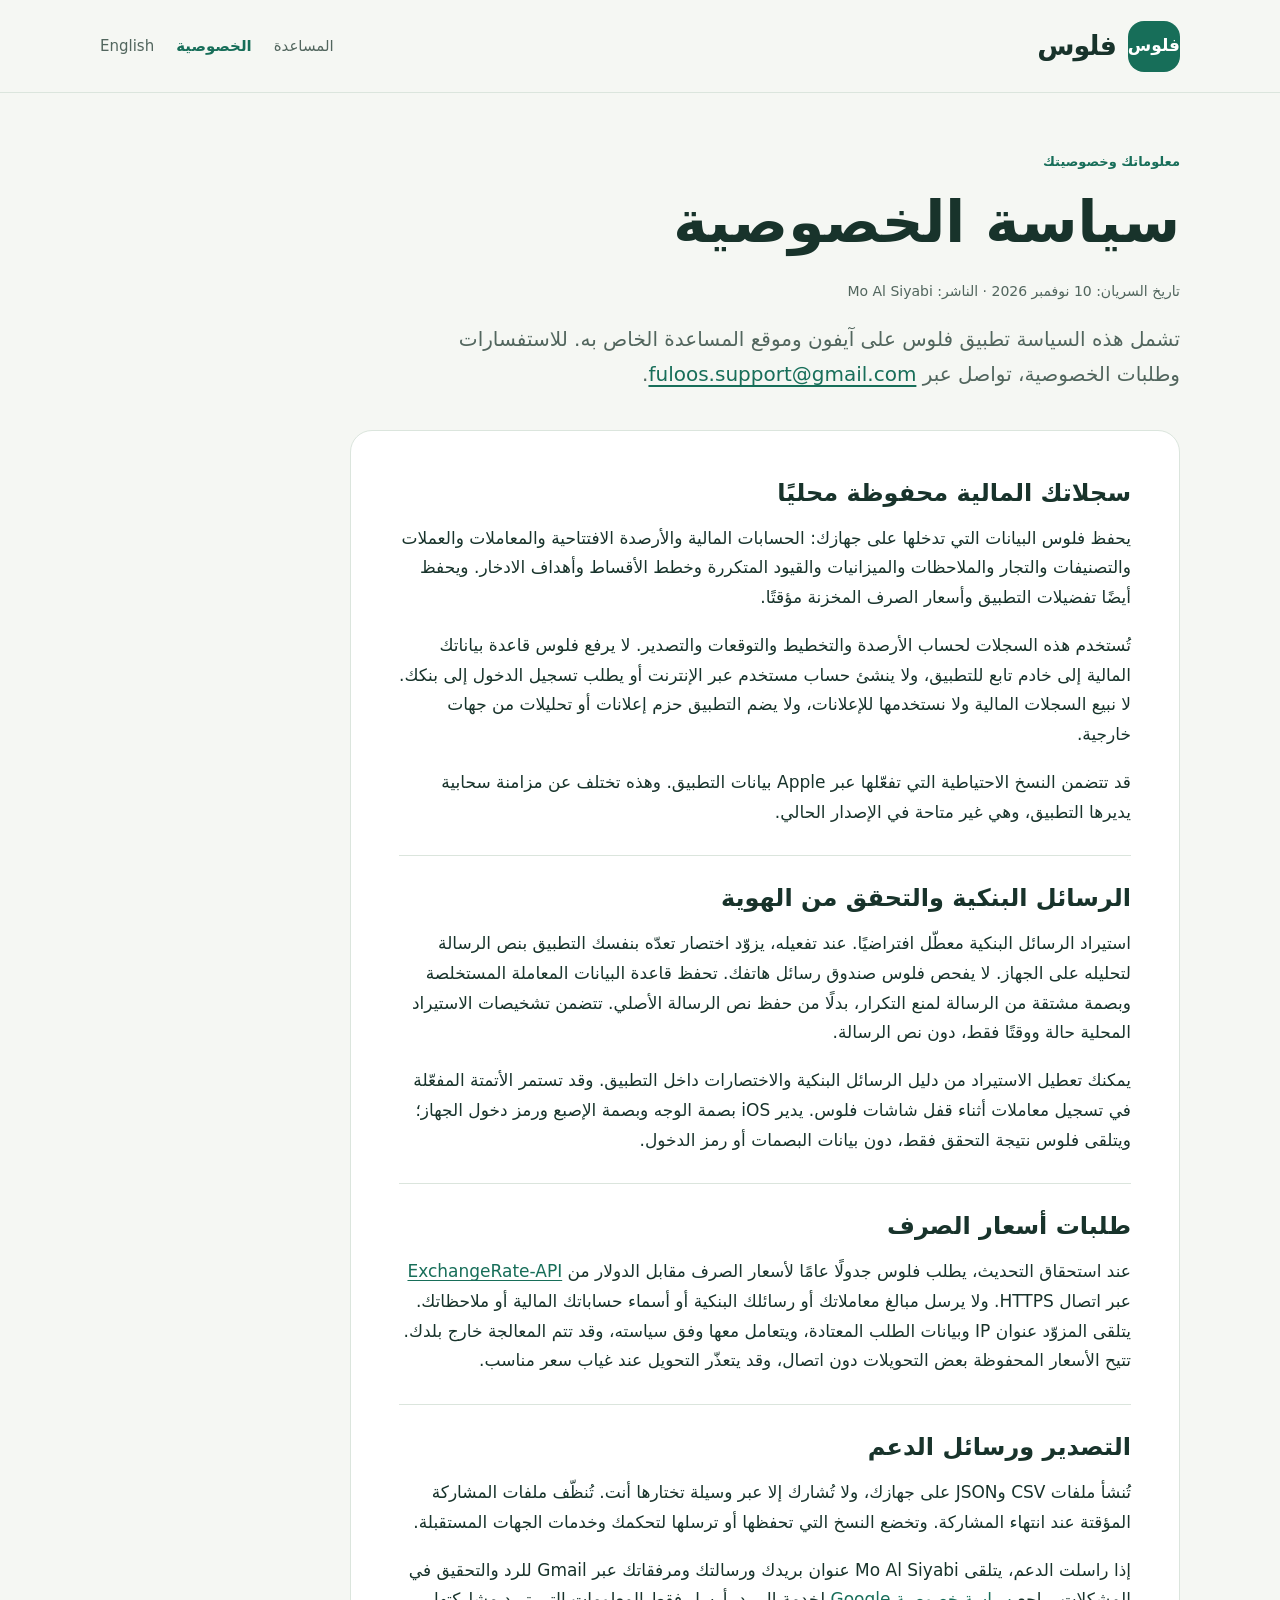
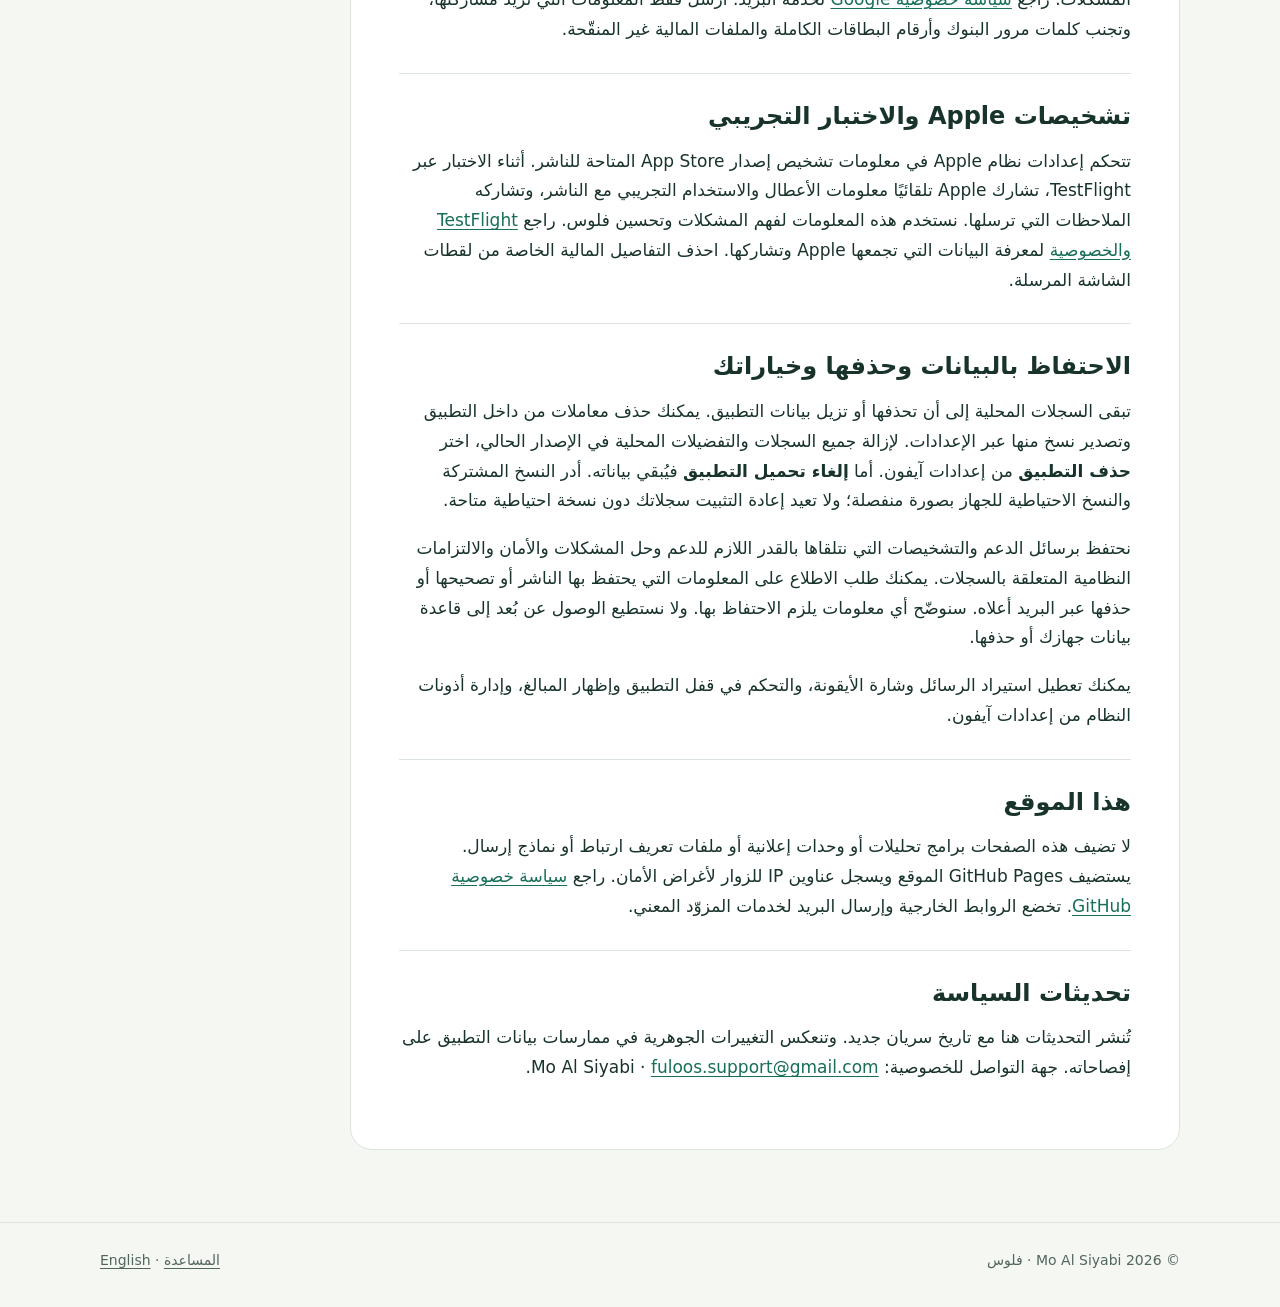
==== privacy-ar.html @ b3548e96 "Add Fuloos privacy and support pages" ====
<!doctype html>
<html lang="ar" dir="rtl"><head><meta charset="utf-8"><meta name="viewport" content="width=device-width,initial-scale=1"><meta name="description" content="كيف يتعامل فلوس مع البيانات المالية المحلية وطلبات أسعار الصرف ورسائل الدعم وخيارات الخصوصية."><title>سياسة الخصوصية — فلوس</title><link rel="stylesheet" href="styles.css"></head>
<body><a class="skip" href="#main">انتقل إلى المحتوى</a><header><div class="shell header-inner"><a class="brand" href="index.html"><span>فلوس</span> فلوس</a><nav aria-label="التنقل الرئيسي"><a href="support-ar.html">المساعدة</a><a href="privacy-ar.html" aria-current="page">الخصوصية</a><a href="privacy.html" lang="en" dir="ltr">English</a></nav></div></header>
<main id="main" class="shell"><div class="hero"><p class="eyebrow">معلوماتك وخصوصيتك</p><h1>سياسة الخصوصية</h1><p class="meta">تاريخ السريان: <time datetime="2026-11-10">10 نوفمبر 2026</time> · الناشر: <bdi lang="en">Mo Al Siyabi</bdi></p><p class="lead">تشمل هذه السياسة تطبيق فلوس على آيفون وموقع المساعدة الخاص به. للاستفسارات وطلبات الخصوصية، تواصل عبر <a class="email" href="mailto:fuloos.support@gmail.com?subject=Fuloos%20privacy"><bdi>fuloos.support@gmail.com</bdi></a>.</p></div>
<article class="article" aria-label="سياسة خصوصية فلوس">
<section><h2>سجلاتك المالية محفوظة محليًا</h2><p>يحفظ فلوس البيانات التي تدخلها على جهازك: الحسابات المالية والأرصدة الافتتاحية والمعاملات والعملات والتصنيفات والتجار والملاحظات والميزانيات والقيود المتكررة وخطط الأقساط وأهداف الادخار. ويحفظ أيضًا تفضيلات التطبيق وأسعار الصرف المخزنة مؤقتًا.</p><p>تُستخدم هذه السجلات لحساب الأرصدة والتخطيط والتوقعات والتصدير. لا يرفع فلوس قاعدة بياناتك المالية إلى خادم تابع للتطبيق، ولا ينشئ حساب مستخدم عبر الإنترنت أو يطلب تسجيل الدخول إلى بنكك. لا نبيع السجلات المالية ولا نستخدمها للإعلانات، ولا يضم التطبيق حزم إعلانات أو تحليلات من جهات خارجية.</p><p>قد تتضمن النسخ الاحتياطية التي تفعّلها عبر Apple بيانات التطبيق. وهذه تختلف عن مزامنة سحابية يديرها التطبيق، وهي غير متاحة في الإصدار الحالي.</p></section>
<section><h2>الرسائل البنكية والتحقق من الهوية</h2><p>استيراد الرسائل البنكية معطّل افتراضيًا. عند تفعيله، يزوّد اختصار تعدّه بنفسك التطبيق بنص الرسالة لتحليله على الجهاز. لا يفحص فلوس صندوق رسائل هاتفك. تحفظ قاعدة البيانات المعاملة المستخلصة وبصمة مشتقة من الرسالة لمنع التكرار، بدلًا من حفظ نص الرسالة الأصلي. تتضمن تشخيصات الاستيراد المحلية حالة ووقتًا فقط، دون نص الرسالة.</p><p>يمكنك تعطيل الاستيراد من دليل الرسائل البنكية والاختصارات داخل التطبيق. وقد تستمر الأتمتة المفعّلة في تسجيل معاملات أثناء قفل شاشات فلوس. يدير iOS بصمة الوجه وبصمة الإصبع ورمز دخول الجهاز؛ ويتلقى فلوس نتيجة التحقق فقط، دون بيانات البصمات أو رمز الدخول.</p></section>
<section><h2>طلبات أسعار الصرف</h2><p>عند استحقاق التحديث، يطلب فلوس جدولًا عامًا لأسعار الصرف مقابل الدولار من <a href="https://www.exchangerate-api.com/terms"><bdi>ExchangeRate-API</bdi></a> عبر اتصال HTTPS. ولا يرسل مبالغ معاملاتك أو رسائلك البنكية أو أسماء حساباتك المالية أو ملاحظاتك. يتلقى المزوّد عنوان IP وبيانات الطلب المعتادة، ويتعامل معها وفق سياسته، وقد تتم المعالجة خارج بلدك. تتيح الأسعار المحفوظة بعض التحويلات دون اتصال، وقد يتعذّر التحويل عند غياب سعر مناسب.</p></section>
<section><h2>التصدير ورسائل الدعم</h2><p>تُنشأ ملفات CSV وJSON على جهازك، ولا تُشارك إلا عبر وسيلة تختارها أنت. تُنظّف ملفات المشاركة المؤقتة عند انتهاء المشاركة. وتخضع النسخ التي تحفظها أو ترسلها لتحكمك وخدمات الجهات المستقبلة.</p><p>إذا راسلت الدعم، يتلقى <bdi lang="en">Mo Al Siyabi</bdi> عنوان بريدك ورسالتك ومرفقاتك عبر Gmail للرد والتحقيق في المشكلات. راجع <a href="https://policies.google.com/privacy">سياسة خصوصية Google</a> لخدمة البريد. أرسل فقط المعلومات التي تريد مشاركتها، وتجنب كلمات مرور البنوك وأرقام البطاقات الكاملة والملفات المالية غير المنقّحة.</p></section>
<section><h2>تشخيصات Apple والاختبار التجريبي</h2><p>تتحكم إعدادات نظام Apple في معلومات تشخيص إصدار App Store المتاحة للناشر. أثناء الاختبار عبر TestFlight، تشارك Apple تلقائيًا معلومات الأعطال والاستخدام التجريبي مع الناشر، وتشاركه الملاحظات التي ترسلها. نستخدم هذه المعلومات لفهم المشكلات وتحسين فلوس. راجع <a href="https://www.apple.com/legal/privacy/data/en/test-flight/">TestFlight والخصوصية</a> لمعرفة البيانات التي تجمعها Apple وتشاركها. احذف التفاصيل المالية الخاصة من لقطات الشاشة المرسلة.</p></section>
<section><h2>الاحتفاظ بالبيانات وحذفها وخياراتك</h2><p>تبقى السجلات المحلية إلى أن تحذفها أو تزيل بيانات التطبيق. يمكنك حذف معاملات من داخل التطبيق وتصدير نسخ منها عبر الإعدادات. لإزالة جميع السجلات والتفضيلات المحلية في الإصدار الحالي، اختر <strong>حذف التطبيق</strong> من إعدادات آيفون. أما <strong>إلغاء تحميل التطبيق</strong> فيُبقي بياناته. أدر النسخ المشتركة والنسخ الاحتياطية للجهاز بصورة منفصلة؛ ولا تعيد إعادة التثبيت سجلاتك دون نسخة احتياطية متاحة.</p><p>نحتفظ برسائل الدعم والتشخيصات التي نتلقاها بالقدر اللازم للدعم وحل المشكلات والأمان والالتزامات النظامية المتعلقة بالسجلات. يمكنك طلب الاطلاع على المعلومات التي يحتفظ بها الناشر أو تصحيحها أو حذفها عبر البريد أعلاه. سنوضّح أي معلومات يلزم الاحتفاظ بها. ولا نستطيع الوصول عن بُعد إلى قاعدة بيانات جهازك أو حذفها.</p><p>يمكنك تعطيل استيراد الرسائل وشارة الأيقونة، والتحكم في قفل التطبيق وإظهار المبالغ، وإدارة أذونات النظام من إعدادات آيفون.</p></section>
<section><h2>هذا الموقع</h2><p>لا تضيف هذه الصفحات برامج تحليلات أو وحدات إعلانية أو ملفات تعريف ارتباط أو نماذج إرسال. يستضيف GitHub Pages الموقع ويسجل عناوين IP للزوار لأغراض الأمان. راجع <a href="https://docs.github.com/en/site-policy/privacy-policies/github-general-privacy-statement">سياسة خصوصية GitHub</a>. تخضع الروابط الخارجية وإرسال البريد لخدمات المزوّد المعني.</p></section>
<section><h2>تحديثات السياسة</h2><p>تُنشر التحديثات هنا مع تاريخ سريان جديد. وتنعكس التغييرات الجوهرية في ممارسات بيانات التطبيق على إفصاحاته. جهة التواصل للخصوصية: <a class="email" href="mailto:fuloos.support@gmail.com?subject=Fuloos%20privacy"><bdi>fuloos.support@gmail.com</bdi></a> · <bdi lang="en">Mo Al Siyabi</bdi>.</p></section>
</article></main><footer><div class="shell footer-inner"><p>© 2026 <bdi lang="en">Mo Al Siyabi</bdi> · فلوس</p><p><a href="support-ar.html">المساعدة</a> · <a href="privacy.html" lang="en" dir="ltr">English</a></p></div></footer></body></html>
---- styles.css ----
:root{color-scheme:light dark;--bg:#f5f7f3;--paper:#fff;--ink:#18332b;--muted:#52665e;--line:#dbe5dd;--accent:#176e59;--soft:#e5f1e9;--radius:22px;font-family:ui-sans-serif,system-ui,-apple-system,BlinkMacSystemFont,"Segoe UI",Tahoma,sans-serif;font-synthesis:none}
*{box-sizing:border-box}body{margin:0;background:var(--bg);color:var(--ink);font-size:17px;line-height:1.75}a{color:var(--accent);text-underline-offset:.2em}a:hover{text-decoration-thickness:2px}a:focus-visible,summary:focus-visible{outline:3px solid var(--accent);outline-offset:5px;border-radius:4px}.skip{position:absolute;top:-8rem;inset-inline-start:1rem;background:var(--paper);padding:.6rem 1rem;z-index:2}.skip:focus{top:1rem}.shell{width:min(1080px,calc(100% - 40px));margin-inline:auto}header{border-bottom:1px solid var(--line)}.header-inner{min-height:92px;display:flex;align-items:center;justify-content:space-between;gap:24px;flex-wrap:wrap;padding-block:18px}.brand{display:flex;align-items:center;gap:12px;color:var(--ink);text-decoration:none;font-weight:750;letter-spacing:-.04em;font-size:27px}.brand span{display:grid;place-items:center;background:var(--accent);color:white;min-width:51px;height:51px;border-radius:16px;font-size:17px;letter-spacing:0}nav{display:flex;gap:22px;align-items:center;flex-wrap:wrap;font-size:15px}nav a{color:var(--muted);text-decoration:none;min-height:44px;display:flex;align-items:center}nav a[aria-current=page]{color:var(--accent);font-weight:700}main{padding-block:58px 72px}.eyebrow{color:var(--accent);font-size:13px;font-weight:750;letter-spacing:.14em;text-transform:uppercase;margin:0 0 14px}h1,h2,h3{line-height:1.2;letter-spacing:-.035em}h1{font-size:clamp(35px,5vw,58px);max-width:850px;margin:0 0 22px;font-weight:700}h2{font-size:27px;margin:0 0 16px}h3{font-size:20px;margin:0 0 10px}p{margin:0 0 18px}.lead{font-size:20px;color:var(--muted);max-width:760px}.meta{font-size:14px;color:var(--muted)}.hero{margin-bottom:38px}.facts{display:flex;gap:10px;flex-wrap:wrap;margin-top:25px}.facts span{background:var(--soft);color:var(--accent);font-size:13px;padding:6px 13px;border-radius:30px;font-weight:650}.cards{display:grid;grid-template-columns:1fr 1fr;gap:20px}.card{padding:32px;background:var(--paper);border:1px solid var(--line);border-radius:var(--radius)}.card p{color:var(--muted)}.card-link{font-weight:700;display:inline-block;padding-block:6px}.contact{margin-top:24px}.contact a{overflow-wrap:anywhere}.article{max-width:830px;background:var(--paper);border:1px solid var(--line);border-radius:var(--radius);padding:clamp(24px,5vw,48px)}.article section+section{border-top:1px solid var(--line);padding-top:28px;margin-top:28px}.article h2{font-size:24px}.article ul{padding-inline-start:22px}.article li+li{margin-top:8px}.article a{overflow-wrap:anywhere}.callout{padding:20px 24px;background:var(--soft);border-inline-start:4px solid var(--accent);border-radius:0 12px 12px 0;margin-block:26px}.callout p:last-child{margin:0}details{padding:22px 0;border-top:1px solid var(--line)}details:first-of-type{border-top:0;padding-top:4px}summary{font-size:18px;font-weight:700;cursor:pointer;line-height:1.5;padding-block:5px}details p{margin:15px 0 0;color:var(--muted)}.button{display:inline-block;background:var(--accent);color:white;padding:10px 20px;border-radius:12px;text-decoration:none;font-weight:650;min-height:46px}.email{overflow-wrap:anywhere}footer{border-top:1px solid var(--line);padding-block:25px 35px;color:var(--muted);font-size:14px}.footer-inner{display:flex;gap:16px;justify-content:space-between;flex-wrap:wrap}footer p{margin:0}footer a{color:var(--muted)}[dir=rtl] h1,[dir=rtl] h2,[dir=rtl] h3{letter-spacing:0}[dir=rtl] .eyebrow{letter-spacing:0}[dir=rtl] .callout{border-radius:12px 0 0 12px}bdi{unicode-bidi:isolate}
@media(max-width:620px){.shell{width:calc(100% - 32px)}.header-inner{gap:6px;min-height:80px}nav{gap:18px;width:100%;justify-content:flex-start}.cards{grid-template-columns:1fr}.card{padding:25px}main{padding-block:35px 48px}.lead{font-size:18px}.brand{font-size:24px}.brand span{height:44px;min-width:44px;border-radius:13px}.article{padding:24px 21px}body{font-size:16px}.footer-inner{display:block}.footer-inner p+p{margin-top:10px}}
@media(prefers-color-scheme:dark){:root{--bg:#101d18;--paper:#172720;--ink:#e8f0e9;--muted:#b3c6bb;--line:#344b3e;--accent:#87d6b9;--soft:#203d31}.brand span,.button{background:#87d6b9;color:#10271d}}
@media(prefers-reduced-motion:no-preference){a{transition:color .12s ease,background-color .12s ease}}
@media print{header nav,.skip,.button{display:none}body{background:white;color:black}.shell{width:100%}.article,.card{border:0;padding:0}a{color:inherit}main{padding:20px 0}h1{font-size:30px}}
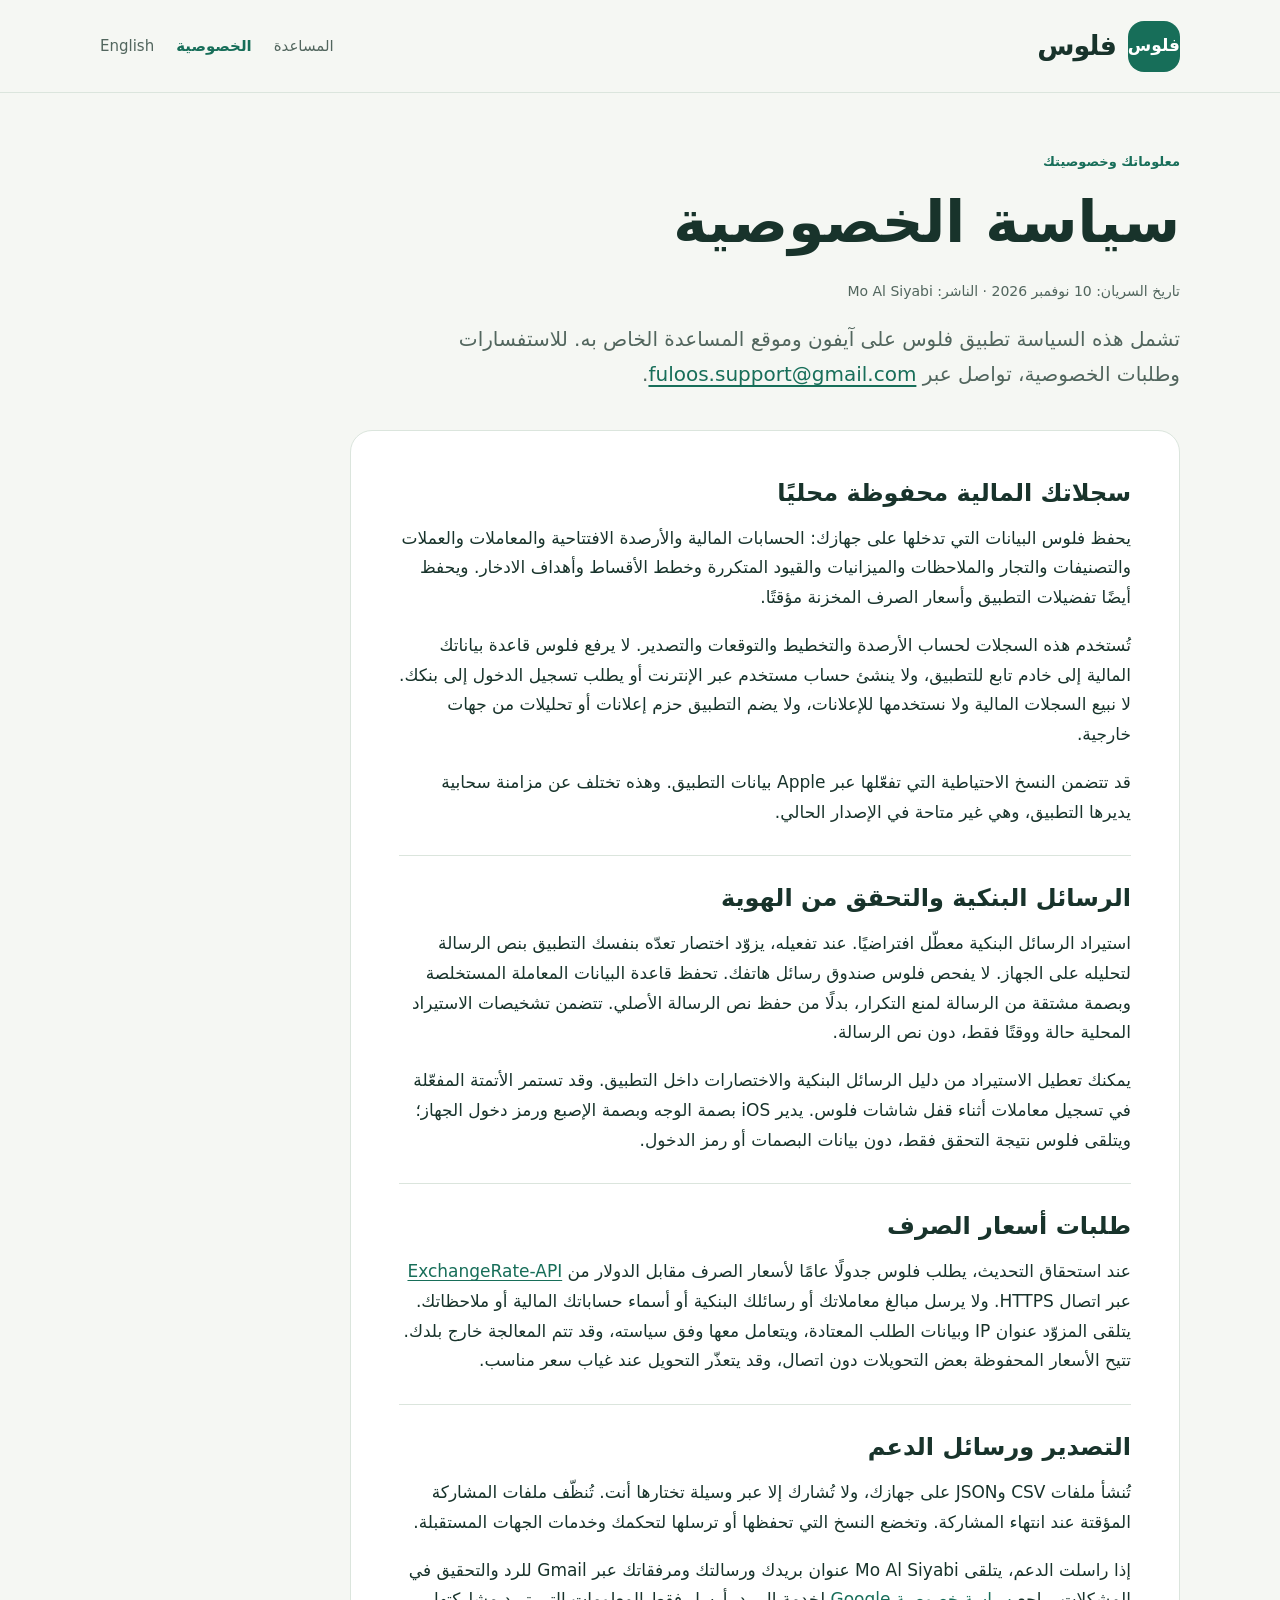
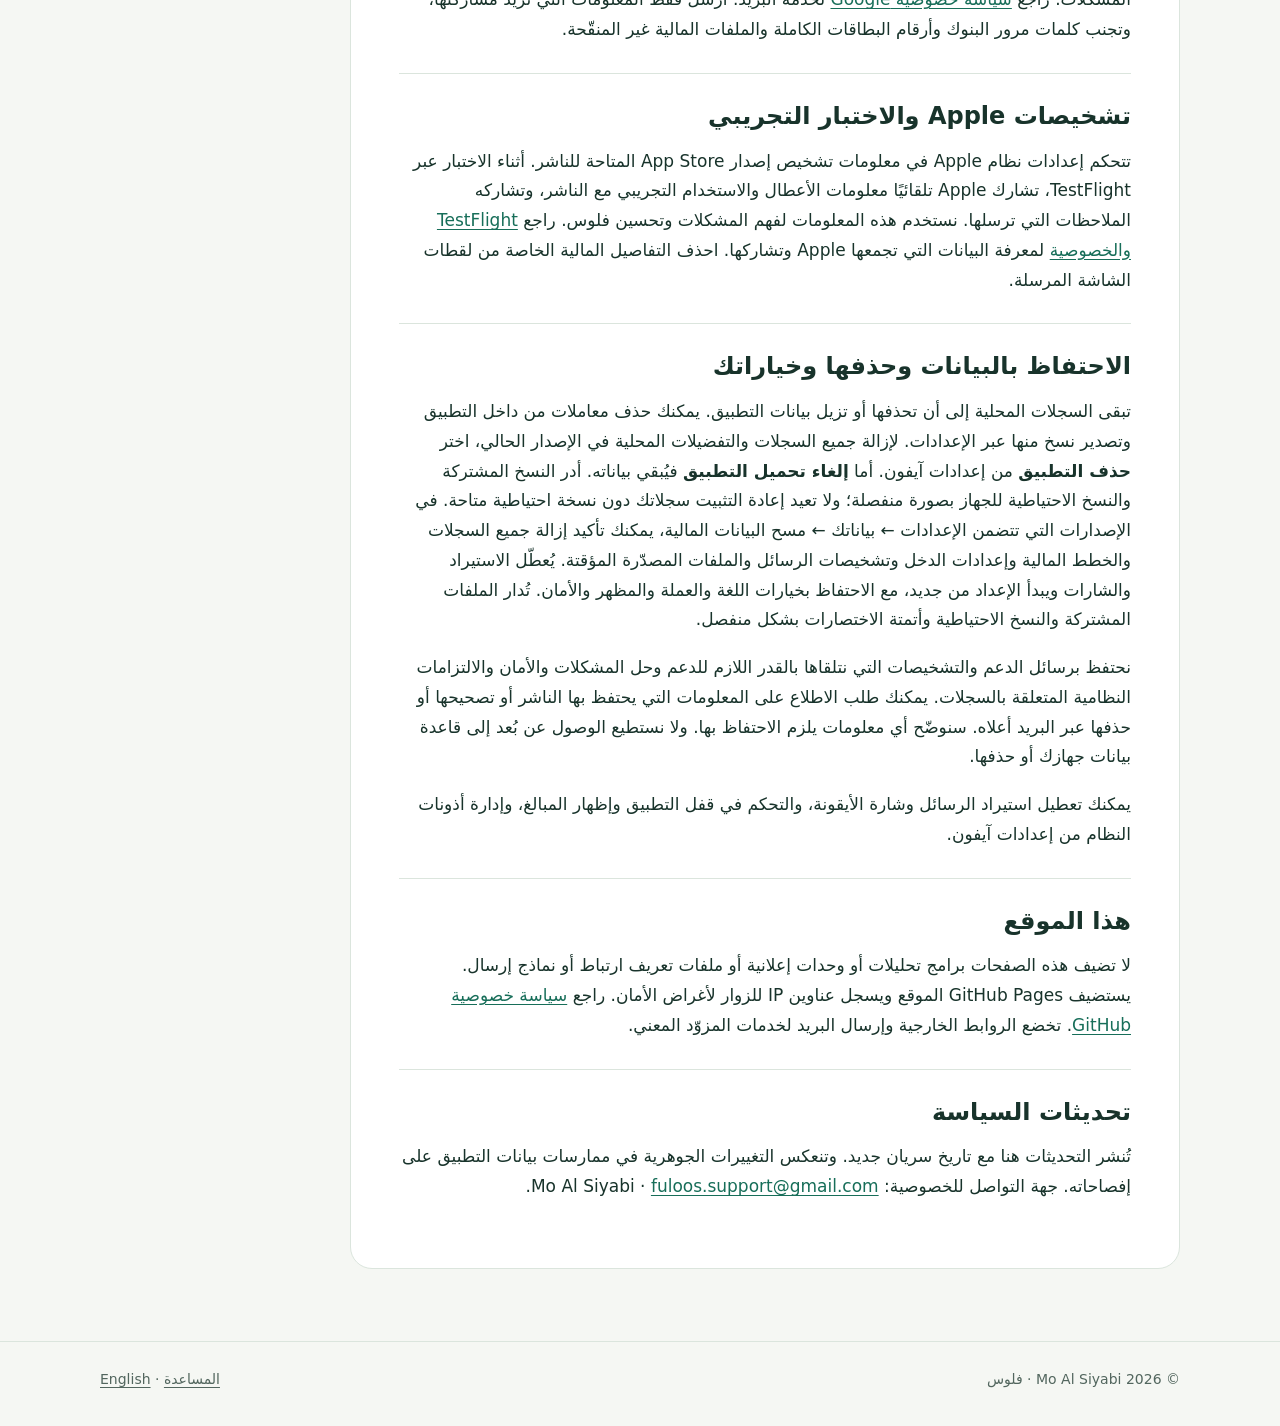
==== commit ea878fb5: "Document financial erasure and guard pending badge updates" ====
--- a/privacy-ar.html
+++ b/privacy-ar.html
@@ -8,7 +8,7 @@
 <section><h2>طلبات أسعار الصرف</h2><p>عند استحقاق التحديث، يطلب فلوس جدولًا عامًا لأسعار الصرف مقابل الدولار من <a href="https://www.exchangerate-api.com/terms"><bdi>ExchangeRate-API</bdi></a> عبر اتصال HTTPS. ولا يرسل مبالغ معاملاتك أو رسائلك البنكية أو أسماء حساباتك المالية أو ملاحظاتك. يتلقى المزوّد عنوان IP وبيانات الطلب المعتادة، ويتعامل معها وفق سياسته، وقد تتم المعالجة خارج بلدك. تتيح الأسعار المحفوظة بعض التحويلات دون اتصال، وقد يتعذّر التحويل عند غياب سعر مناسب.</p></section>
 <section><h2>التصدير ورسائل الدعم</h2><p>تُنشأ ملفات CSV وJSON على جهازك، ولا تُشارك إلا عبر وسيلة تختارها أنت. تُنظّف ملفات المشاركة المؤقتة عند انتهاء المشاركة. وتخضع النسخ التي تحفظها أو ترسلها لتحكمك وخدمات الجهات المستقبلة.</p><p>إذا راسلت الدعم، يتلقى <bdi lang="en">Mo Al Siyabi</bdi> عنوان بريدك ورسالتك ومرفقاتك عبر Gmail للرد والتحقيق في المشكلات. راجع <a href="https://policies.google.com/privacy">سياسة خصوصية Google</a> لخدمة البريد. أرسل فقط المعلومات التي تريد مشاركتها، وتجنب كلمات مرور البنوك وأرقام البطاقات الكاملة والملفات المالية غير المنقّحة.</p></section>
 <section><h2>تشخيصات Apple والاختبار التجريبي</h2><p>تتحكم إعدادات نظام Apple في معلومات تشخيص إصدار App Store المتاحة للناشر. أثناء الاختبار عبر TestFlight، تشارك Apple تلقائيًا معلومات الأعطال والاستخدام التجريبي مع الناشر، وتشاركه الملاحظات التي ترسلها. نستخدم هذه المعلومات لفهم المشكلات وتحسين فلوس. راجع <a href="https://www.apple.com/legal/privacy/data/en/test-flight/">TestFlight والخصوصية</a> لمعرفة البيانات التي تجمعها Apple وتشاركها. احذف التفاصيل المالية الخاصة من لقطات الشاشة المرسلة.</p></section>
-<section><h2>الاحتفاظ بالبيانات وحذفها وخياراتك</h2><p>تبقى السجلات المحلية إلى أن تحذفها أو تزيل بيانات التطبيق. يمكنك حذف معاملات من داخل التطبيق وتصدير نسخ منها عبر الإعدادات. لإزالة جميع السجلات والتفضيلات المحلية في الإصدار الحالي، اختر <strong>حذف التطبيق</strong> من إعدادات آيفون. أما <strong>إلغاء تحميل التطبيق</strong> فيُبقي بياناته. أدر النسخ المشتركة والنسخ الاحتياطية للجهاز بصورة منفصلة؛ ولا تعيد إعادة التثبيت سجلاتك دون نسخة احتياطية متاحة.</p><p>نحتفظ برسائل الدعم والتشخيصات التي نتلقاها بالقدر اللازم للدعم وحل المشكلات والأمان والالتزامات النظامية المتعلقة بالسجلات. يمكنك طلب الاطلاع على المعلومات التي يحتفظ بها الناشر أو تصحيحها أو حذفها عبر البريد أعلاه. سنوضّح أي معلومات يلزم الاحتفاظ بها. ولا نستطيع الوصول عن بُعد إلى قاعدة بيانات جهازك أو حذفها.</p><p>يمكنك تعطيل استيراد الرسائل وشارة الأيقونة، والتحكم في قفل التطبيق وإظهار المبالغ، وإدارة أذونات النظام من إعدادات آيفون.</p></section>
+<section><h2>الاحتفاظ بالبيانات وحذفها وخياراتك</h2><p>تبقى السجلات المحلية إلى أن تحذفها أو تزيل بيانات التطبيق. يمكنك حذف معاملات من داخل التطبيق وتصدير نسخ منها عبر الإعدادات. لإزالة جميع السجلات والتفضيلات المحلية في الإصدار الحالي، اختر <strong>حذف التطبيق</strong> من إعدادات آيفون. أما <strong>إلغاء تحميل التطبيق</strong> فيُبقي بياناته. أدر النسخ المشتركة والنسخ الاحتياطية للجهاز بصورة منفصلة؛ ولا تعيد إعادة التثبيت سجلاتك دون نسخة احتياطية متاحة. في الإصدارات التي تتضمن الإعدادات ← بياناتك ← مسح البيانات المالية، يمكنك تأكيد إزالة جميع السجلات والخطط المالية وإعدادات الدخل وتشخيصات الرسائل والملفات المصدّرة المؤقتة. يُعطّل الاستيراد والشارات ويبدأ الإعداد من جديد، مع الاحتفاظ بخيارات اللغة والعملة والمظهر والأمان. تُدار الملفات المشتركة والنسخ الاحتياطية وأتمتة الاختصارات بشكل منفصل.</p><p>نحتفظ برسائل الدعم والتشخيصات التي نتلقاها بالقدر اللازم للدعم وحل المشكلات والأمان والالتزامات النظامية المتعلقة بالسجلات. يمكنك طلب الاطلاع على المعلومات التي يحتفظ بها الناشر أو تصحيحها أو حذفها عبر البريد أعلاه. سنوضّح أي معلومات يلزم الاحتفاظ بها. ولا نستطيع الوصول عن بُعد إلى قاعدة بيانات جهازك أو حذفها.</p><p>يمكنك تعطيل استيراد الرسائل وشارة الأيقونة، والتحكم في قفل التطبيق وإظهار المبالغ، وإدارة أذونات النظام من إعدادات آيفون.</p></section>
 <section><h2>هذا الموقع</h2><p>لا تضيف هذه الصفحات برامج تحليلات أو وحدات إعلانية أو ملفات تعريف ارتباط أو نماذج إرسال. يستضيف GitHub Pages الموقع ويسجل عناوين IP للزوار لأغراض الأمان. راجع <a href="https://docs.github.com/en/site-policy/privacy-policies/github-general-privacy-statement">سياسة خصوصية GitHub</a>. تخضع الروابط الخارجية وإرسال البريد لخدمات المزوّد المعني.</p></section>
 <section><h2>تحديثات السياسة</h2><p>تُنشر التحديثات هنا مع تاريخ سريان جديد. وتنعكس التغييرات الجوهرية في ممارسات بيانات التطبيق على إفصاحاته. جهة التواصل للخصوصية: <a class="email" href="mailto:fuloos.support@gmail.com?subject=Fuloos%20privacy"><bdi>fuloos.support@gmail.com</bdi></a> · <bdi lang="en">Mo Al Siyabi</bdi>.</p></section>
 </article></main><footer><div class="shell footer-inner"><p>© 2026 <bdi lang="en">Mo Al Siyabi</bdi> · فلوس</p><p><a href="support-ar.html">المساعدة</a> · <a href="privacy.html" lang="en" dir="ltr">English</a></p></div></footer></body></html>
